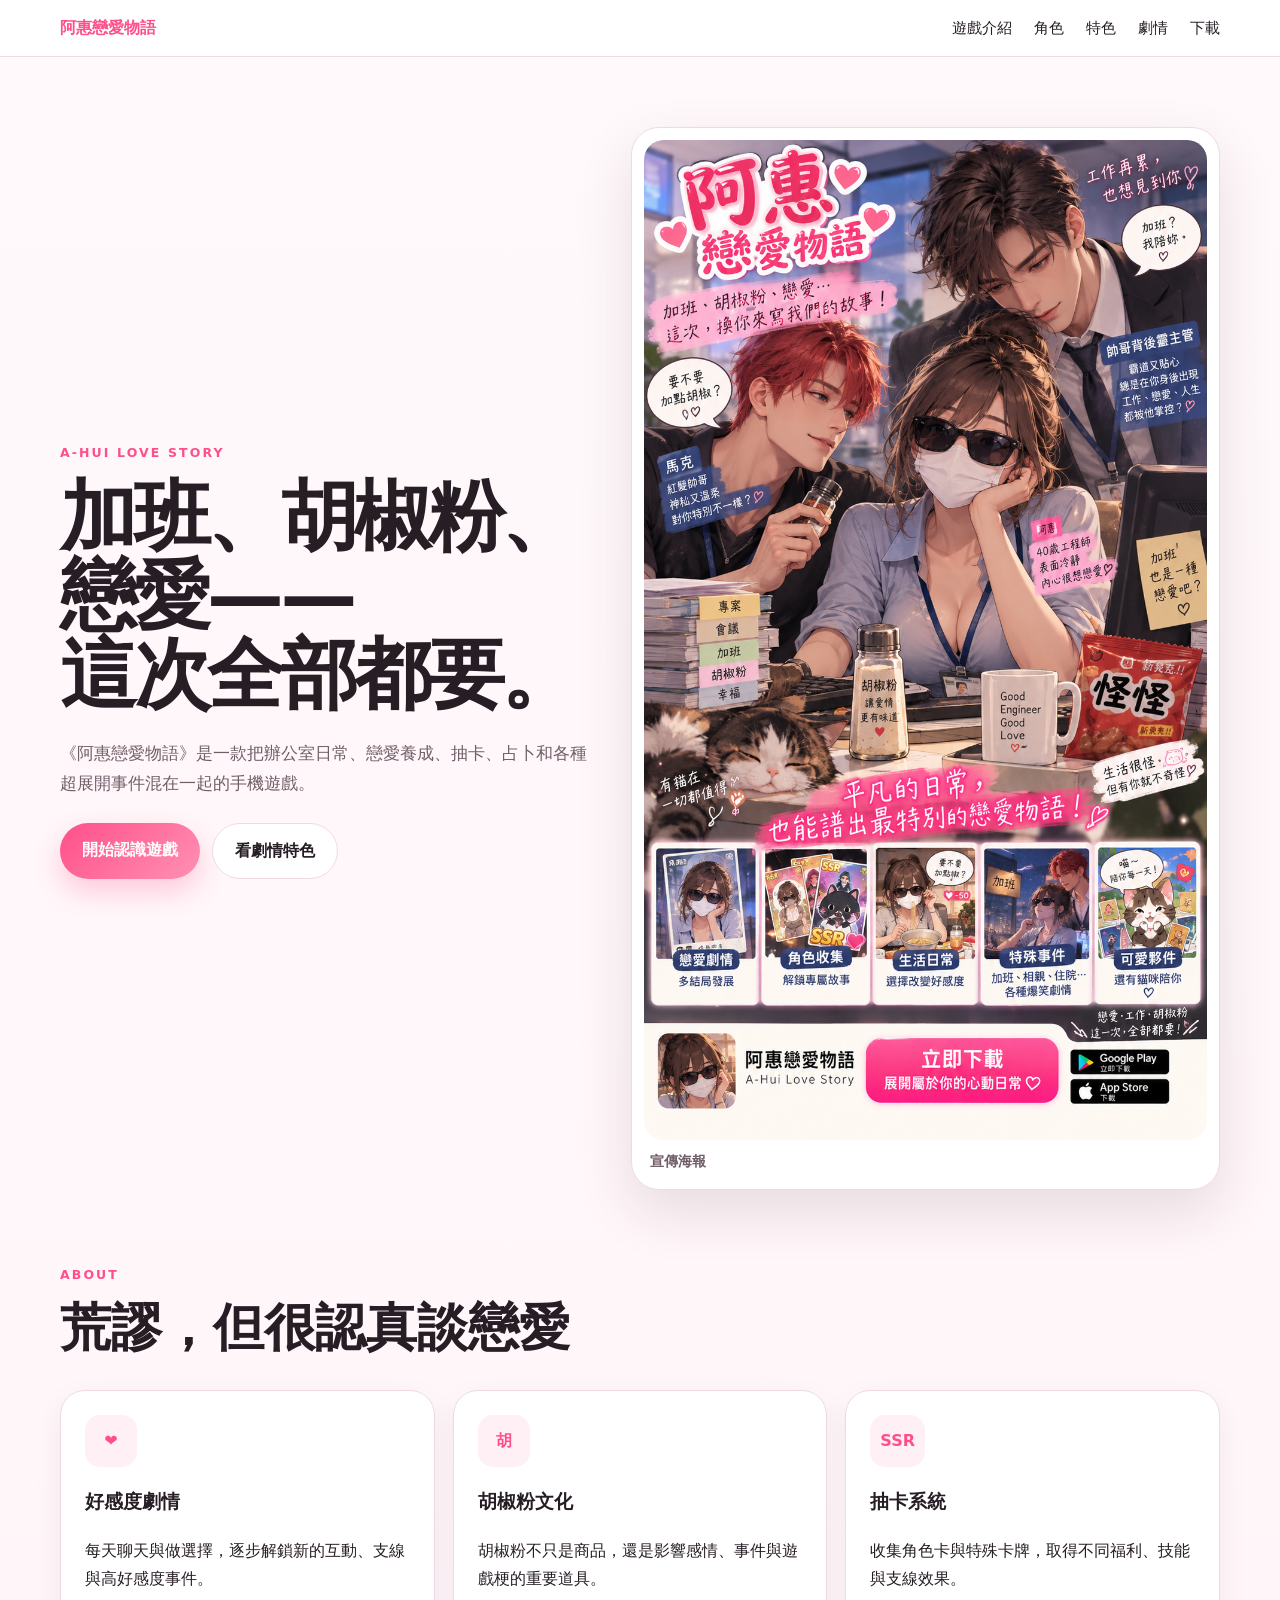
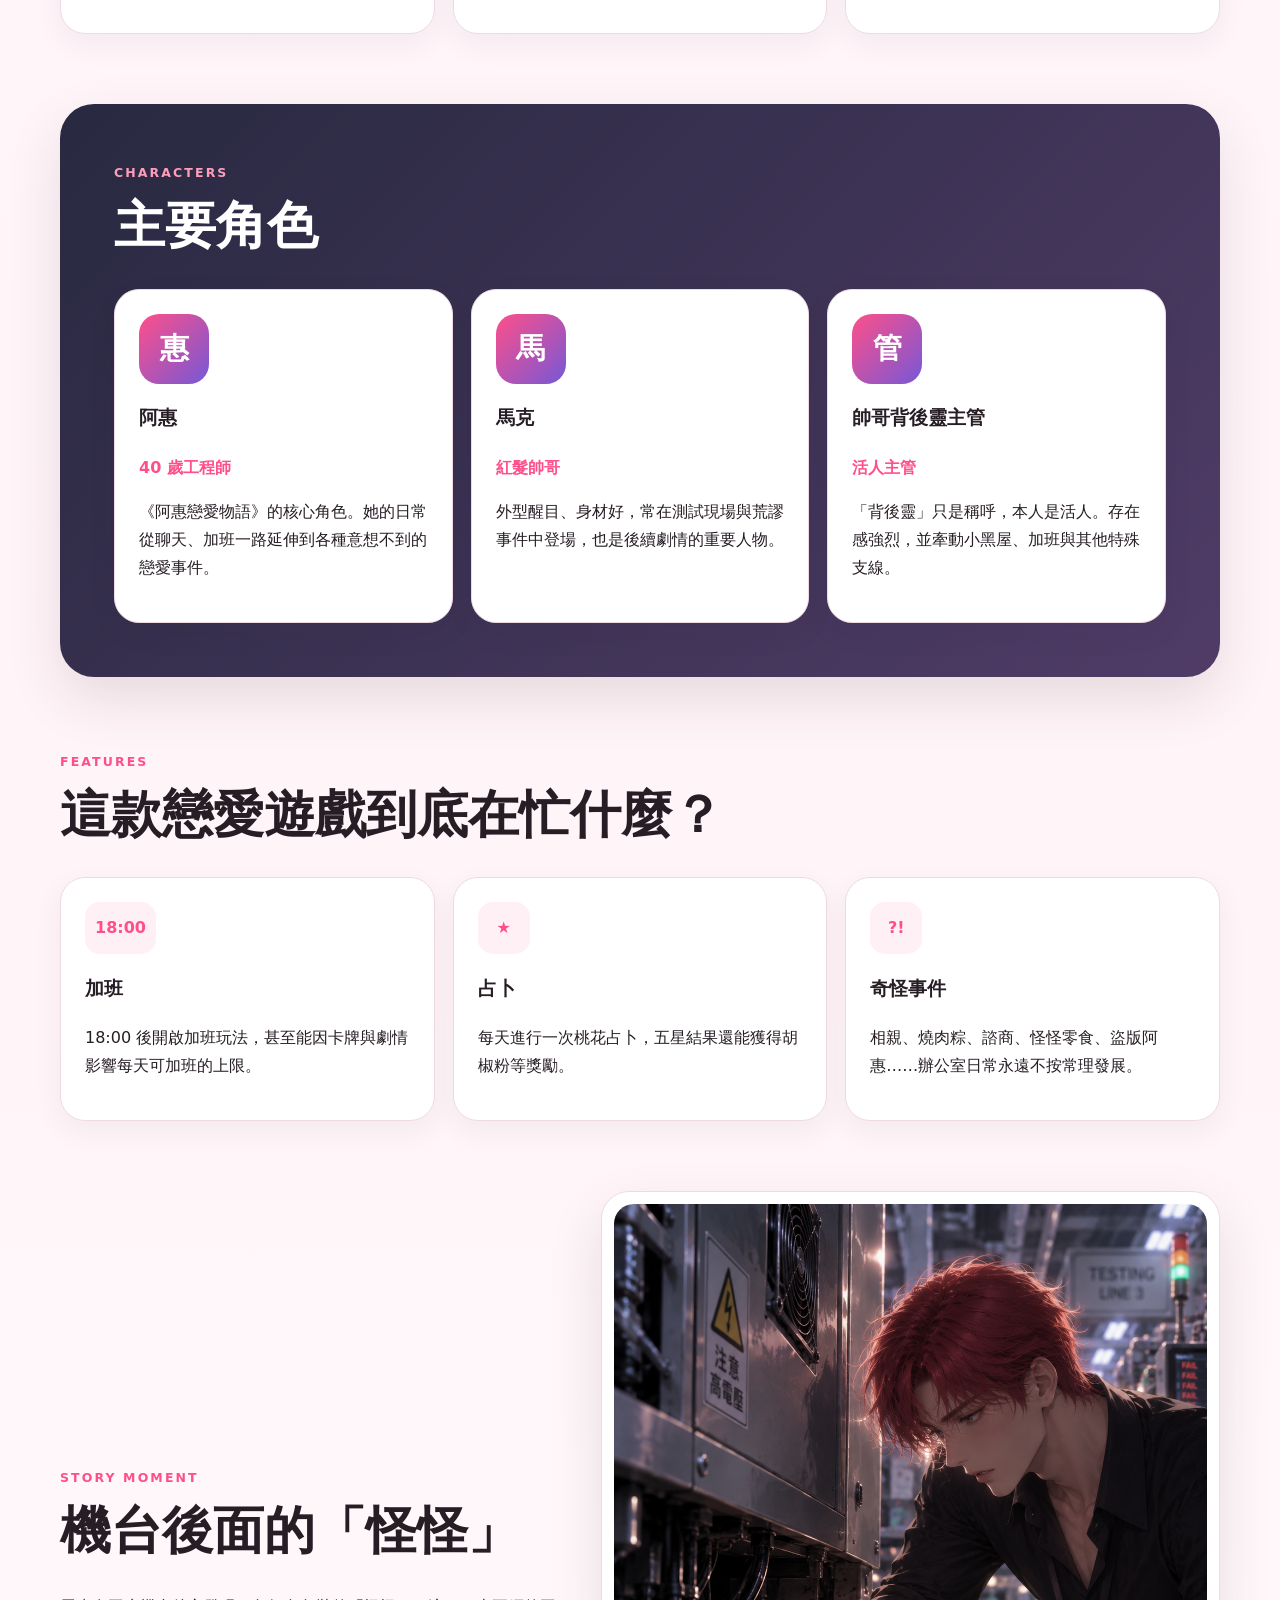
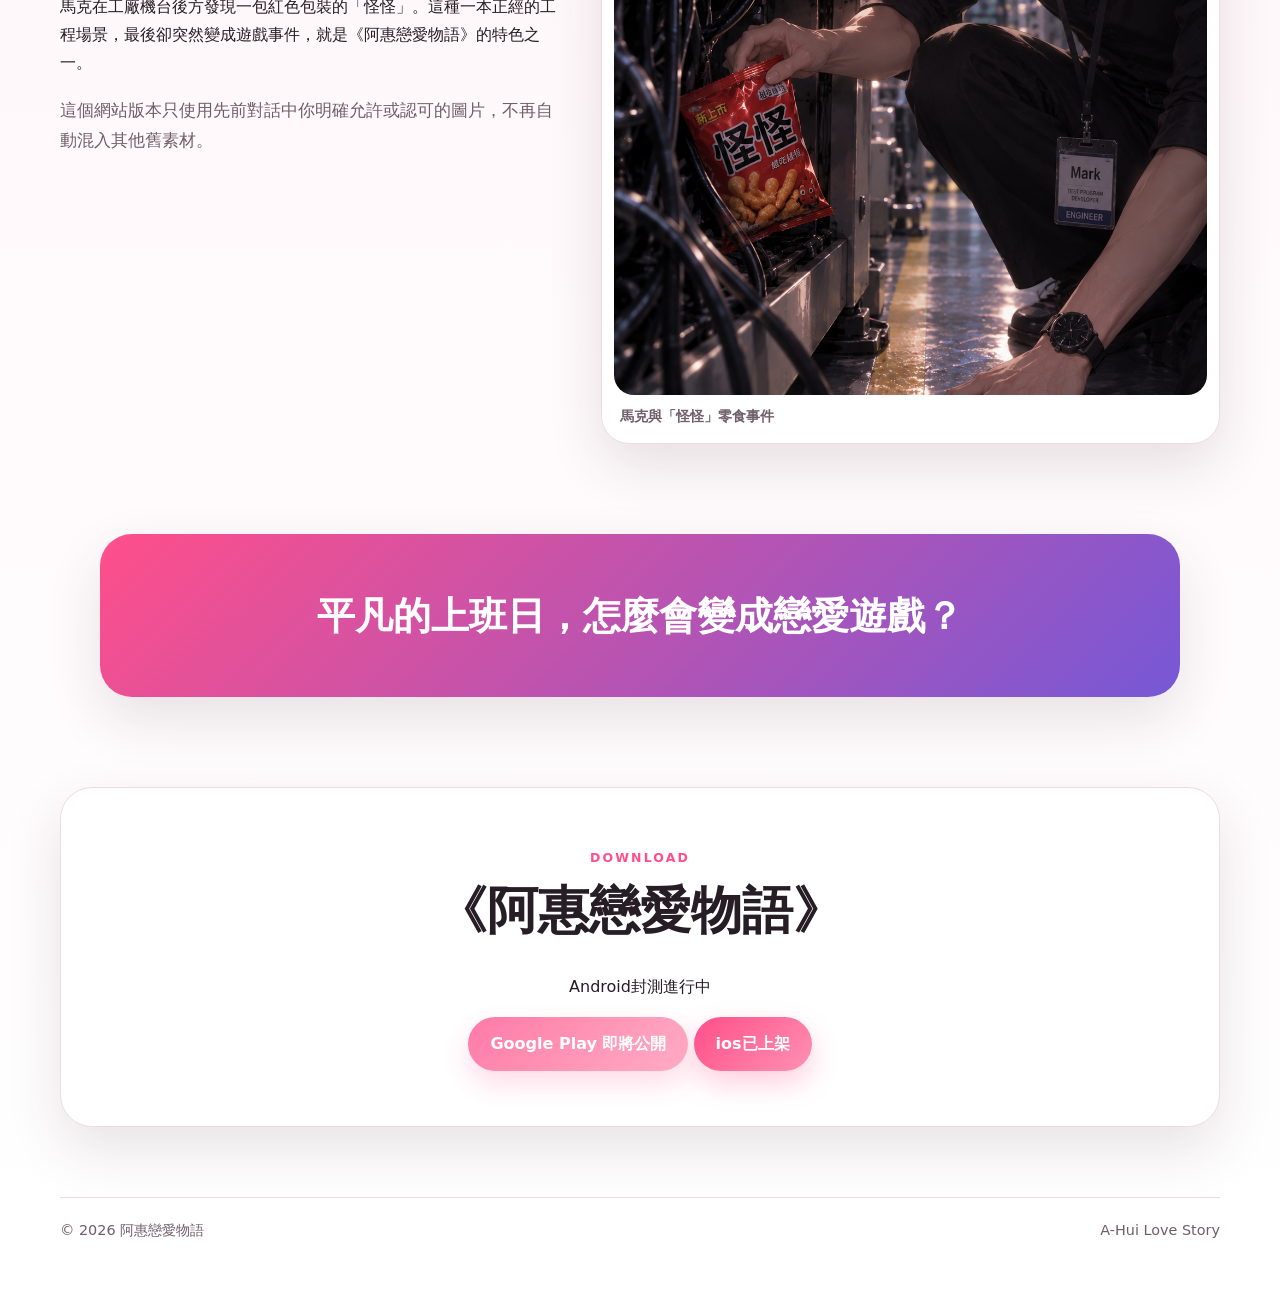
==== index.html @ dd9c5da1 "Add files via upload" ====
<!doctype html>
<html lang="zh-Hant">
<head>
  <meta charset="utf-8">
  <meta name="viewport" content="width=device-width, initial-scale=1">
  <title>阿惠戀愛物語｜官方宣傳網站</title>
  <meta name="description" content="《阿惠戀愛物語》官方宣傳網站。加班、胡椒粉、戀愛、抽卡、占卜與荒謬辦公室事件，認識阿惠、紅髮帥哥馬克與帥哥背後靈主管。">
  <meta name="robots" content="index,follow,max-image-preview:large">
  <link rel="canonical" href="https://YOUR-DOMAIN.example/">
  <meta property="og:type" content="website">
  <meta property="og:locale" content="zh_TW">
  <meta property="og:title" content="阿惠戀愛物語｜官方宣傳網站">
  <meta property="og:description" content="加班、胡椒粉、戀愛——這次全部都要。">
  <meta property="og:image" content="https://YOUR-DOMAIN.example/assets/promo_poster.png">
  <link rel="stylesheet" href="styles.css">
  <script type="application/ld+json">
  {
    "@context":"https://schema.org",
    "@type":"VideoGame",
    "name":"阿惠戀愛物語",
    "alternateName":"A-Hui Love Story",
    "description":"辦公室戀愛養成手機遊戲，包含聊天、好感度、加班、胡椒粉、抽卡、占卜與特殊劇情。",
    "operatingSystem":"Android",
    "applicationCategory":"GameApplication",
    "genre":["戀愛養成","喜劇","角色扮演"],
    "inLanguage":"zh-Hant",
    "url":"https://YOUR-DOMAIN.example/"
  }
  </script>
</head>
<body>
<header>
  <a class="brand" href="#top">阿惠戀愛物語</a>
  <nav>
    <a href="#about">遊戲介紹</a>
    <a href="#characters">角色</a>
    <a href="#features">特色</a>
    <a href="#story">劇情</a>
    <a href="#download">下載</a>
  </nav>
</header>

<main id="top">
<section class="hero">
  <div class="hero-copy">
    <span class="eyebrow">A-HUI LOVE STORY</span>
    <h1>加班、胡椒粉、戀愛——<br>這次全部都要。</h1>
    <p>《阿惠戀愛物語》是一款把辦公室日常、戀愛養成、抽卡、占卜和各種超展開事件混在一起的手機遊戲。</p>
    <div class="actions">
      <a href="#about" class="btn primary">開始認識遊戲</a>
      <a href="#story" class="btn secondary">看劇情特色</a>
    </div>
  </div>
  <figure class="poster">
    <img src="assets/promo_poster.png" alt="阿惠戀愛物語宣傳海報">
    <figcaption>宣傳海報</figcaption>
  </figure>
</section>

<section class="section" id="about">
  <span class="eyebrow">ABOUT</span>
  <h2>荒謬，但很認真談戀愛</h2>
  <div class="grid3">
    <article><span class="icon">❤</span><h3>好感度劇情</h3><p>每天聊天與做選擇，逐步解鎖新的互動、支線與高好感度事件。</p></article>
    <article><span class="icon">胡</span><h3>胡椒粉文化</h3><p>胡椒粉不只是商品，還是影響感情、事件與遊戲梗的重要道具。</p></article>
    <article><span class="icon">SSR</span><h3>抽卡系統</h3><p>收集角色卡與特殊卡牌，取得不同福利、技能與支線效果。</p></article>
  </div>
</section>

<section class="section dark" id="characters">
  <span class="eyebrow">CHARACTERS</span>
  <h2>主要角色</h2>
  <div class="grid3">
    <article><div class="avatar">惠</div><h3>阿惠</h3><p class="role">40 歲工程師</p><p>《阿惠戀愛物語》的核心角色。她的日常從聊天、加班一路延伸到各種意想不到的戀愛事件。</p></article>
    <article><div class="avatar">馬</div><h3>馬克</h3><p class="role">紅髮帥哥</p><p>外型醒目、身材好，常在測試現場與荒謬事件中登場，也是後續劇情的重要人物。</p></article>
    <article><div class="avatar">管</div><h3>帥哥背後靈主管</h3><p class="role">活人主管</p><p>「背後靈」只是稱呼，本人是活人。存在感強烈，並牽動小黑屋、加班與其他特殊支線。</p></article>
  </div>
</section>

<section class="section" id="features">
  <span class="eyebrow">FEATURES</span>
  <h2>這款戀愛遊戲到底在忙什麼？</h2>
  <div class="grid3">
    <article><span class="icon">18:00</span><h3>加班</h3><p>18:00 後開啟加班玩法，甚至能因卡牌與劇情影響每天可加班的上限。</p></article>
    <article><span class="icon">★</span><h3>占卜</h3><p>每天進行一次桃花占卜，五星結果還能獲得胡椒粉等獎勵。</p></article>
    <article><span class="icon">?!</span><h3>奇怪事件</h3><p>相親、燒肉粽、諮商、怪怪零食、盜版阿惠……辦公室日常永遠不按常理發展。</p></article>
  </div>
</section>

<section class="section story" id="story">
  <div class="story-copy">
    <span class="eyebrow">STORY MOMENT</span>
    <h2>機台後面的「怪怪」</h2>
    <p>馬克在工廠機台後方發現一包紅色包裝的「怪怪」。這種一本正經的工程場景，最後卻突然變成遊戲事件，就是《阿惠戀愛物語》的特色之一。</p>
    <p class="note">這個網站版本只使用先前對話中你明確允許或認可的圖片，不再自動混入其他舊素材。</p>
  </div>
  <figure class="scene">
    <img src="assets/mark_guai_guai.png" alt="馬克在機台後方發現紅色怪怪零食">
    <figcaption>馬克與「怪怪」零食事件</figcaption>
  </figure>
</section>

<section class="quote"><p>平凡的上班日，怎麼會變成戀愛遊戲？</p></section>

<section class="section download" id="download">
  <span class="eyebrow">DOWNLOAD</span>
  <h2>《阿惠戀愛物語》</h2>
  <p>Android封測進行中</p>
  <a class="btn primary disabled" href="#" onclick="return false;">Google Play 即將公開</a>

<a class="btn primary"
   href="https://apps.apple.com/tw/app/阿惠戀愛物語/id6803828291"
   target="_blank"
   rel="noopener noreferrer">
  ios已上架
</a>

</section>
</main>

<footer>
  <span>© <span id="year"></span> 阿惠戀愛物語</span>
  <span>A-Hui Love Story</span>
</footer>
<script src="script.js"></script>
</body>
</html>
---- styles.css ----
:root{--pink:#ff4f8a;--pink2:#ff91b3;--purple:#7658d6;--ink:#261d25;--muted:#705e69;--line:#efdae4;--shadow:0 22px 55px rgba(54,30,43,.12)}
*{box-sizing:border-box}html{scroll-behavior:smooth}body{margin:0;font-family:system-ui,-apple-system,"Noto Sans TC","Microsoft JhengHei",sans-serif;color:var(--ink);background:linear-gradient(#fff9fb,#fff4f8 55%,#fff);line-height:1.75}a{text-decoration:none;color:inherit}img{max-width:100%}
header{position:sticky;top:0;z-index:10;display:flex;justify-content:space-between;align-items:center;padding:14px max(22px,calc((100vw - 1160px)/2));background:rgba(255,255,255,.9);backdrop-filter:blur(14px);border-bottom:1px solid var(--line)}.brand{font-weight:950;color:var(--pink)}nav{display:flex;gap:22px;font-size:.94rem}.hero,.section{width:min(1160px,calc(100% - 34px));margin:70px auto}.hero{display:grid;grid-template-columns:.95fr 1.05fr;gap:38px;align-items:center}.eyebrow{color:var(--pink);font-size:.78rem;letter-spacing:.17em;font-weight:900}h1{font-size:clamp(2.7rem,6vw,5.2rem);line-height:1.03;letter-spacing:-.045em;margin:.15em 0 .3em}h2{font-size:clamp(2rem,4vw,3.4rem);line-height:1.15;margin:.2em 0 .65em}.hero-copy p,.note{color:var(--muted);font-size:1.08rem}.actions{display:flex;gap:12px;flex-wrap:wrap;margin-top:25px}.btn{display:inline-block;padding:13px 22px;border-radius:999px;font-weight:850}.primary{background:linear-gradient(135deg,var(--pink),var(--pink2));color:white;box-shadow:0 12px 28px rgba(255,79,138,.28)}.secondary{background:#fff;border:1px solid var(--line)}
.poster,.scene{margin:0;background:#fff;border:1px solid var(--line);border-radius:28px;padding:12px;box-shadow:var(--shadow)}.poster img,.scene img{display:block;width:100%;height:auto;border-radius:20px}figcaption{padding:9px 6px 2px;font-size:.9rem;font-weight:700;color:var(--muted)}
.grid3{display:grid;grid-template-columns:repeat(3,1fr);gap:18px}.grid3 article{background:#fff;border:1px solid var(--line);border-radius:25px;padding:24px;box-shadow:0 10px 30px rgba(54,30,43,.06)}.icon{display:inline-grid;place-items:center;min-width:52px;height:52px;padding:0 10px;border-radius:15px;background:#fff0f5;color:var(--pink);font-weight:900}.dark{background:linear-gradient(135deg,#282940,#503c67);padding:54px;border-radius:34px;color:white;box-shadow:var(--shadow)}.dark .eyebrow{color:#ff9cbc}.dark article{color:var(--ink)}.avatar{width:70px;height:70px;border-radius:20px;display:grid;place-items:center;background:linear-gradient(135deg,var(--pink),var(--purple));color:#fff;font-size:1.8rem;font-weight:950}.role{color:var(--pink);font-weight:850}.story{display:grid;grid-template-columns:.9fr 1.1fr;gap:35px;align-items:center}.quote{width:min(1080px,calc(100% - 34px));margin:90px auto;padding:48px 25px;border-radius:32px;background:linear-gradient(135deg,var(--pink),var(--purple));color:white;text-align:center;box-shadow:var(--shadow)}.quote p{margin:0;font-size:clamp(1.5rem,3vw,2.8rem);font-weight:950}.download{text-align:center;background:#fff;border:1px solid var(--line);padding:55px 25px;border-radius:32px;box-shadow:var(--shadow)}.disabled{opacity:.75;cursor:not-allowed}footer{width:min(1160px,calc(100% - 34px));margin:30px auto;padding:20px 0;border-top:1px solid var(--line);display:flex;justify-content:space-between;color:var(--muted);font-size:.9rem}
@media(max-width:900px){nav{display:none}.hero,.story{grid-template-columns:1fr}.grid3{grid-template-columns:1fr}.dark{padding:30px 18px}.hero{margin-top:35px}}
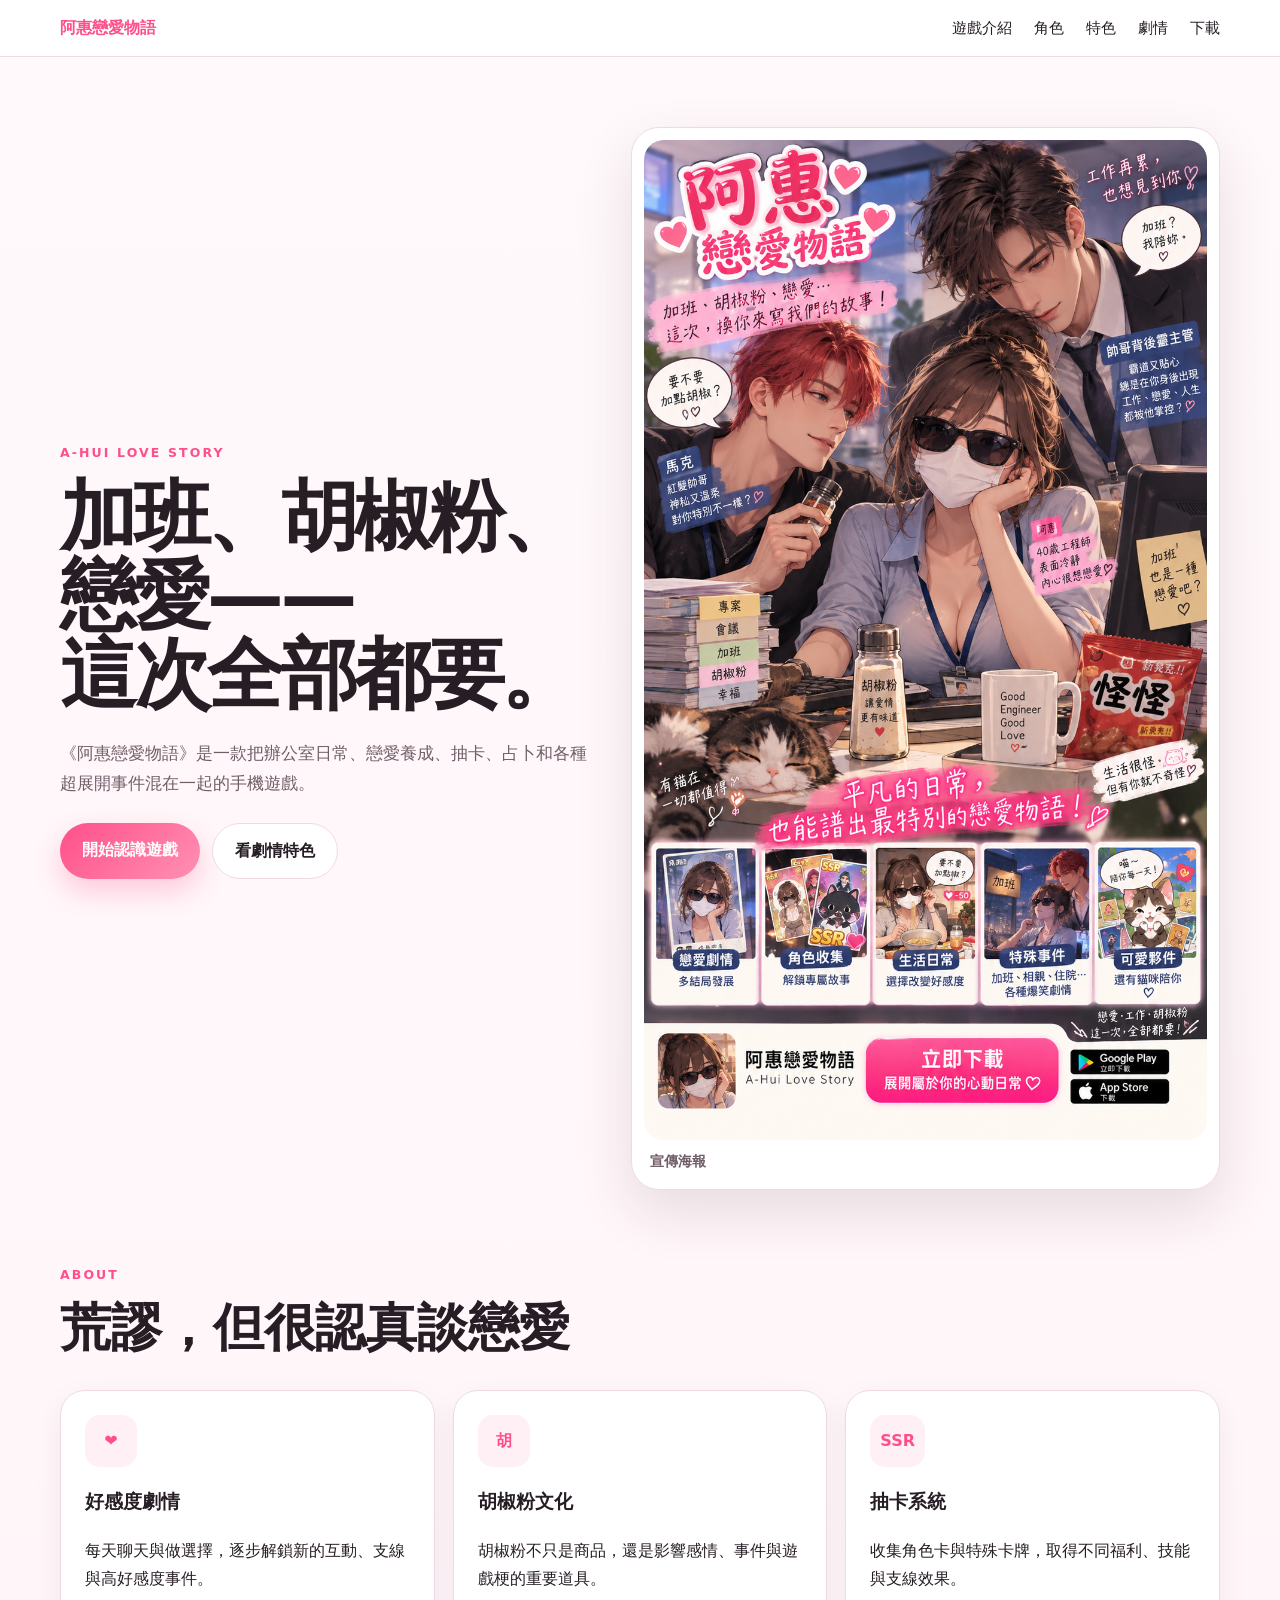
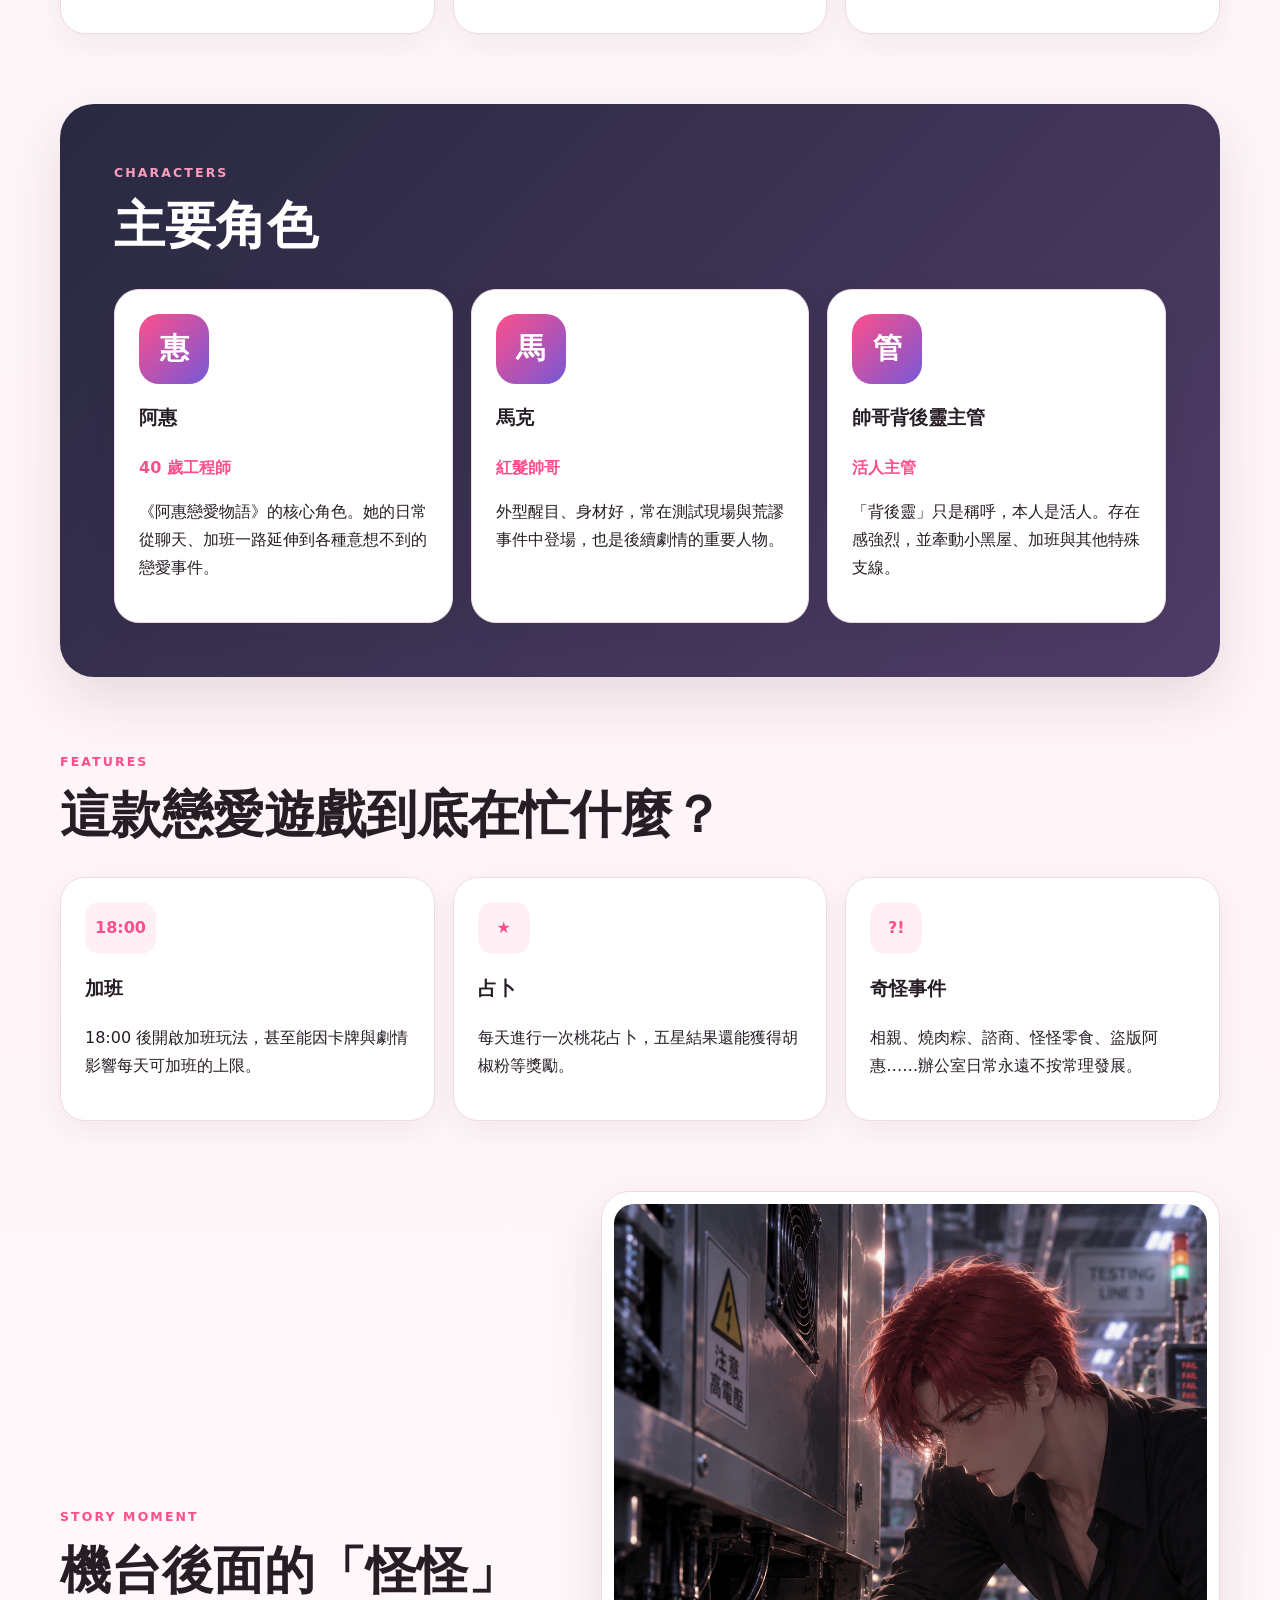
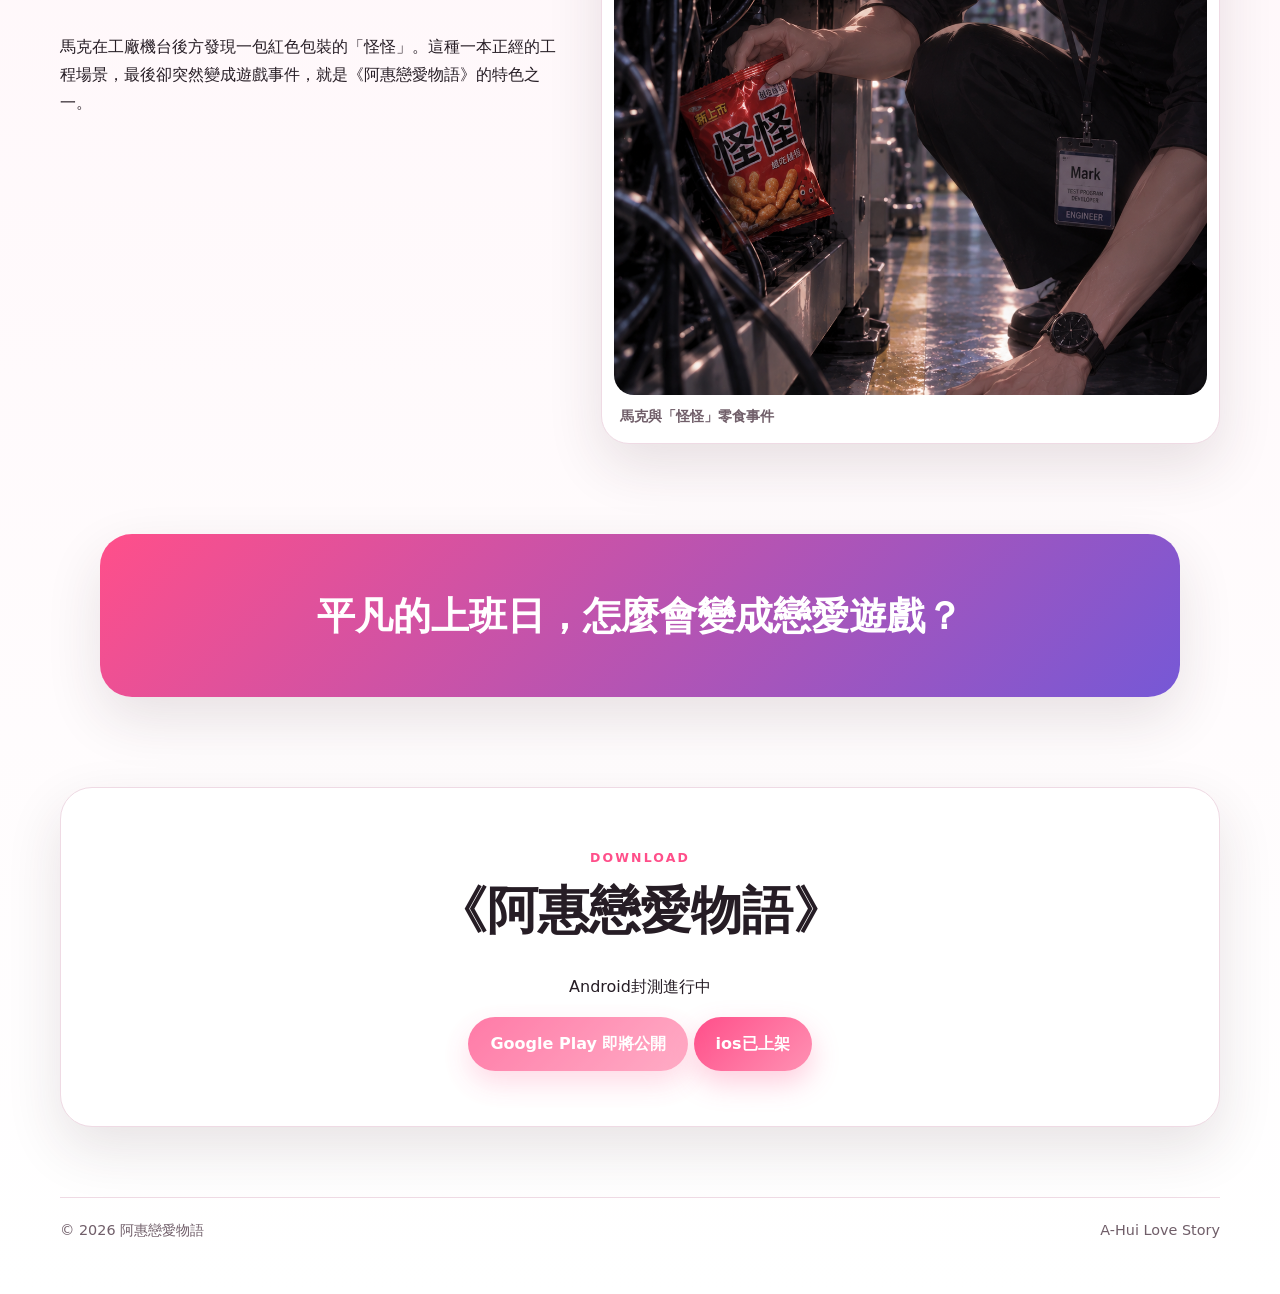
==== commit aeb619e1: "Update index.html" ====
--- a/index.html
+++ b/index.html
@@ -6,12 +6,12 @@
   <title>阿惠戀愛物語｜官方宣傳網站</title>
   <meta name="description" content="《阿惠戀愛物語》官方宣傳網站。加班、胡椒粉、戀愛、抽卡、占卜與荒謬辦公室事件，認識阿惠、紅髮帥哥馬克與帥哥背後靈主管。">
   <meta name="robots" content="index,follow,max-image-preview:large">
-  <link rel="canonical" href="https://YOUR-DOMAIN.example/">
+  <link rel="canonical" href="https://s1993128-cpu.github.io/ahui-love-story/">
   <meta property="og:type" content="website">
   <meta property="og:locale" content="zh_TW">
   <meta property="og:title" content="阿惠戀愛物語｜官方宣傳網站">
   <meta property="og:description" content="加班、胡椒粉、戀愛——這次全部都要。">
-  <meta property="og:image" content="https://YOUR-DOMAIN.example/assets/promo_poster.png">
+  <meta property="og:image" content="https://s1993128-cpu.github.io/ahui-love-story/assets/promo_poster.png">
   <link rel="stylesheet" href="styles.css">
   <script type="application/ld+json">
   {
@@ -24,7 +24,7 @@
     "applicationCategory":"GameApplication",
     "genre":["戀愛養成","喜劇","角色扮演"],
     "inLanguage":"zh-Hant",
-    "url":"https://YOUR-DOMAIN.example/"
+    "url":"https://s1993128-cpu.github.io/ahui-love-story/"
   }
   </script>
 </head>
@@ -92,7 +92,7 @@
     <span class="eyebrow">STORY MOMENT</span>
     <h2>機台後面的「怪怪」</h2>
     <p>馬克在工廠機台後方發現一包紅色包裝的「怪怪」。這種一本正經的工程場景，最後卻突然變成遊戲事件，就是《阿惠戀愛物語》的特色之一。</p>
-    <p class="note">這個網站版本只使用先前對話中你明確允許或認可的圖片，不再自動混入其他舊素材。</p>
+   
   </div>
   <figure class="scene">
     <img src="assets/mark_guai_guai.png" alt="馬克在機台後方發現紅色怪怪零食">
@@ -124,4 +124,4 @@
 </footer>
 <script src="script.js"></script>
 </body>
-</html>+</html>
